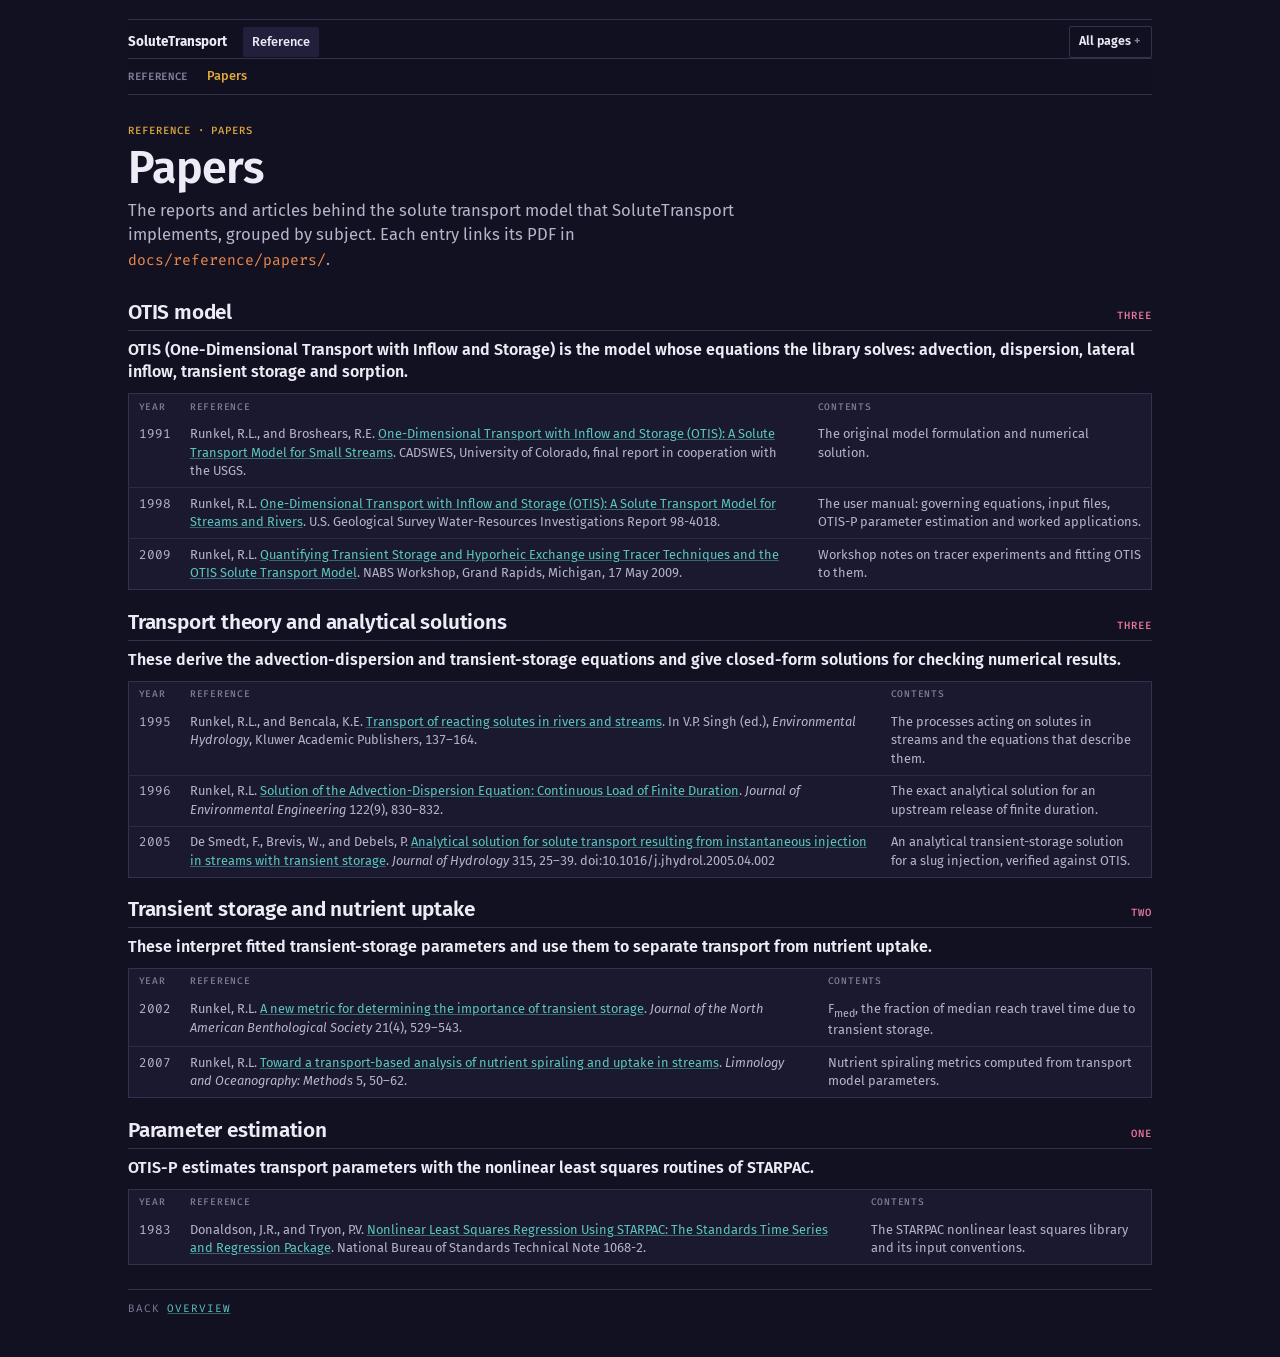
==== docs/reference/papers.html @ bda80073 "Add documentation site with the transport model papers" ====
<!doctype html>
<html lang="en">
<head><meta charset="utf-8"><meta name="viewport" content="width=device-width,initial-scale=1"><title>Papers · SoluteTransport</title>
  <link rel="stylesheet" href="../style.css">
</head>
<body><main class="shell">
    <nav class="site-nav" aria-label="Documentation">
      <div class="site-nav-primary">
        <a href="../index.html" class="site-brand">SoluteTransport</a>
        <div class="site-sections">
          <a href="../reference/papers.html" class="site-section section-current" aria-current="page">Reference</a>
        </div>
        <details class="sitemap">
          <summary>All pages</summary>
          <div class="sitemap-panel">
            <div class="sitemap-group">
              <strong>Overview</strong>
              <a href="../index.html">Overview</a>
            </div>
            <div class="sitemap-group sitemap-utility">
              <strong>Reference</strong>
              <a href="../reference/papers.html" aria-current="page">Papers</a>
            </div>
          </div>
        </details>
      </div>
      <div class="site-context">
        <span class="context-label">Reference</span>
        <a href="../reference/papers.html" aria-current="page">Papers</a>
      </div>
    </nav>

    <header>
      <p class="eyebrow">Reference · papers</p>
      <h1>Papers</h1>
      <p class="standfirst">The reports and articles behind the solute transport model that SoluteTransport implements, grouped by subject. Each entry links its PDF in <code>docs/reference/papers/</code>.</p>
    </header>

    <section id="otis">
      <div class="section-head"><h2>OTIS model</h2><span class="count">three</span></div>
      <p class="takeaway">OTIS (One-Dimensional Transport with Inflow and Storage) is the model whose equations the library solves: advection, dispersion, lateral inflow, transient storage and sorption.</p>
      <div class="table-wrap">
        <table>
          <thead><tr><th>Year</th><th>Reference</th><th>Contents</th></tr></thead>
          <tbody>
            <tr><td class="n">1991</td><td>Runkel, R.L., and Broshears, R.E. <a href="papers/runkel-broshears-1991-otis-cadswes-report.pdf">One-Dimensional Transport with Inflow and Storage (OTIS): A Solute Transport Model for Small Streams</a>. CADSWES, University of Colorado, final report in cooperation with the USGS.</td><td>The original model formulation and numerical solution.</td></tr>
            <tr><td class="n">1998</td><td>Runkel, R.L. <a href="papers/runkel-1998-otis-usgs-wrir-98-4018.pdf">One-Dimensional Transport with Inflow and Storage (OTIS): A Solute Transport Model for Streams and Rivers</a>. U.S. Geological Survey Water-Resources Investigations Report 98-4018.</td><td>The user manual: governing equations, input files, OTIS-P parameter estimation and worked applications.</td></tr>
            <tr><td class="n">2009</td><td>Runkel, R.L. <a href="papers/runkel-2009-otis-nabs-workshop.pdf">Quantifying Transient Storage and Hyporheic Exchange using Tracer Techniques and the OTIS Solute Transport Model</a>. NABS Workshop, Grand Rapids, Michigan, 17 May 2009.</td><td>Workshop notes on tracer experiments and fitting OTIS to them.</td></tr>
          </tbody>
        </table>
      </div>
    </section>

    <section id="theory">
      <div class="section-head"><h2>Transport theory and analytical solutions</h2><span class="count">three</span></div>
      <p class="takeaway">These derive the advection-dispersion and transient-storage equations and give closed-form solutions for checking numerical results.</p>
      <div class="table-wrap">
        <table>
          <thead><tr><th>Year</th><th>Reference</th><th>Contents</th></tr></thead>
          <tbody>
            <tr><td class="n">1995</td><td>Runkel, R.L., and Bencala, K.E. <a href="papers/runkel-bencala-1995-reacting-solutes.pdf">Transport of reacting solutes in rivers and streams</a>. In V.P. Singh (ed.), <i>Environmental Hydrology</i>, Kluwer Academic Publishers, 137–164.</td><td>The processes acting on solutes in streams and the equations that describe them.</td></tr>
            <tr><td class="n">1996</td><td>Runkel, R.L. <a href="papers/runkel-1996-ade-finite-duration.pdf">Solution of the Advection-Dispersion Equation: Continuous Load of Finite Duration</a>. <i>Journal of Environmental Engineering</i> 122(9), 830–832.</td><td>The exact analytical solution for an upstream release of finite duration.</td></tr>
            <tr><td class="n">2005</td><td>De Smedt, F., Brevis, W., and Debels, P. <a href="papers/de-smedt-2005-transient-storage-analytical.pdf">Analytical solution for solute transport resulting from instantaneous injection in streams with transient storage</a>. <i>Journal of Hydrology</i> 315, 25–39. doi:10.1016/j.jhydrol.2005.04.002</td><td>An analytical transient-storage solution for a slug injection, verified against OTIS.</td></tr>
          </tbody>
        </table>
      </div>
    </section>

    <section id="storage">
      <div class="section-head"><h2>Transient storage and nutrient uptake</h2><span class="count">two</span></div>
      <p class="takeaway">These interpret fitted transient-storage parameters and use them to separate transport from nutrient uptake.</p>
      <div class="table-wrap">
        <table>
          <thead><tr><th>Year</th><th>Reference</th><th>Contents</th></tr></thead>
          <tbody>
            <tr><td class="n">2002</td><td>Runkel, R.L. <a href="papers/runkel-2002-transient-storage-metric.pdf">A new metric for determining the importance of transient storage</a>. <i>Journal of the North American Benthological Society</i> 21(4), 529–543.</td><td>F<sub>med</sub>, the fraction of median reach travel time due to transient storage.</td></tr>
            <tr><td class="n">2007</td><td>Runkel, R.L. <a href="papers/runkel-2007-nutrient-spiraling.pdf">Toward a transport-based analysis of nutrient spiraling and uptake in streams</a>. <i>Limnology and Oceanography: Methods</i> 5, 50–62.</td><td>Nutrient spiraling metrics computed from transport model parameters.</td></tr>
          </tbody>
        </table>
      </div>
    </section>

    <section id="estimation">
      <div class="section-head"><h2>Parameter estimation</h2><span class="count">one</span></div>
      <p class="takeaway">OTIS-P estimates transport parameters with the nonlinear least squares routines of STARPAC.</p>
      <div class="table-wrap">
        <table>
          <thead><tr><th>Year</th><th>Reference</th><th>Contents</th></tr></thead>
          <tbody>
            <tr><td class="n">1983</td><td>Donaldson, J.R., and Tryon, P.V. <a href="papers/donaldson-tryon-1983-starpac-nonlinear-least-squares.pdf">Nonlinear Least Squares Regression Using STARPAC: The Standards Time Series and Regression Package</a>. National Bureau of Standards Technical Note 1068-2.</td><td>The STARPAC nonlinear least squares library and its input conventions.</td></tr>
          </tbody>
        </table>
      </div>
    </section>

    <footer><div class="walk"><span class="back"><b>Back</b><a href="../index.html">Overview</a></span></div></footer>
  </main>
</body>
</html>
---- docs/style.css ----
/* House documentation style. Project additions go in docs/site.css. */

@import url("https://fonts.googleapis.com/css2?family=Fira+Code:wght@400;500;600&family=Fira+Sans:ital,wght@0,400;0,500;0,600;0,700;1,400&display=swap");

:root {
  color-scheme: dark;
  --paper:#121122;
  --surface:#1A1930;
  --surface-raised:#221F3C;
  --ink:#EDEBF5;
  --soft:#B7B4CA;
  --faint:#817E99;
  --rule:#34314E;
  --link:#5CC6BF;
  --accent:#E0A93B;
  --danger:#E5534B;
  --info:#8FA8E8;
  --define:#B79AE8;
  --ok:#8FCB6E;
  --key:#F08A4B;
  --mark:#F07AA0;
  --figure-bg:#1A1930;
  --sans:"Fira Sans",ui-sans-serif,system-ui,"Segoe UI",sans-serif;
  --mono:"Fira Code","Fira Mono",ui-monospace,Consolas,monospace;
  --c1:var(--link); --c2:var(--accent); --c3:var(--danger); --c4:var(--info);
  --c5:var(--define); --c6:var(--ok); --c7:var(--key); --c8:var(--mark);
  --bg:var(--paper); --card:var(--surface); --muted:var(--soft); --line:var(--rule);
  --edge:var(--faint); --edge-hot:var(--accent); --pk:var(--info); --fk:var(--danger);
}

* { box-sizing:border-box; }
html { background:var(--paper); }
body { margin:0; background:var(--paper); color:var(--ink); font:15px/1.45 var(--sans); font-variant-ligatures:no-contextual; }
a { color:var(--link); text-decoration-color:color-mix(in srgb,var(--link) 45%,transparent); }
a:hover, a:focus { color:var(--accent); }
code, kbd, samp { font-family:var(--mono); font-size:.88em; overflow-wrap:anywhere; color:var(--key); }
a code, pre code { color:inherit; }
kbd { padding:0 .3em; border:1px solid var(--rule); border-radius:3px; background:var(--surface-raised); }
pre { margin:0; padding:.5rem .7rem; overflow-x:auto; background:var(--surface-raised); border-left:2px solid var(--accent); color:var(--ink); font:.76rem/1.5 var(--mono); }
pre code { font-size:inherit; overflow-wrap:normal; }
mark { padding:0 .15em; background:color-mix(in srgb,var(--mark) 30%,transparent); color:var(--ink); }
h1, h2, h3, h4, p, ul, ol { margin:0; }
ul, ol { padding-left:1.15rem; }
li + li { margin-top:.15rem; }
.visually-hidden { position:absolute; width:1px; height:1px; padding:0; margin:-1px; overflow:hidden; clip:rect(0,0,0,0); white-space:nowrap; border:0; }

/* ------------------------------------------------------------- rhythm */
/* Blocks are spaced by their predecessor, so siblings have one gap and no
   two margins stack. */

.shell { width:min(64rem, calc(100% - 2rem)); margin:auto; padding:1.2rem 0 2.5rem; }
.shell.wide { width:min(120rem, calc(100% - 2rem)); }
.shell.wide > section > p { max-width:80ch; }
.shell > * + * { margin-top:.8rem; }
.shell > section { margin-top:1.3rem; }
.shell > footer { margin-top:1.5rem; }
[id] { scroll-margin-top:10rem; }
section > * + * { margin-top:.6rem; }
.section-head + * { margin-top:.5rem; }
section > h3 { margin-top:.95rem; font:600 1rem/1.25 var(--sans); }
section > ul, section > ol { color:var(--soft); }

header { display:grid; gap:.4rem; padding:1rem 0 .6rem; }
.eyebrow, .count, .source, .step, .plot-data { font:500 .66rem/1.35 var(--mono); letter-spacing:.09em; text-transform:uppercase; }
.eyebrow { color:var(--accent); }
.meta { color:var(--faint); font:.7rem/1.35 var(--mono); letter-spacing:.03em; }
h1 { font:600 clamp(1.9rem,4vw,2.8rem)/1.05 var(--sans); letter-spacing:-.02em; }
.standfirst { color:var(--soft); font:1.04rem/1.45 var(--sans); max-width:72ch; }

/* --------------------------------------------------------- navigation */
/* Written into every page by docs_nav.py from docs/sitemap.json. */

.site-nav { position:sticky; z-index:20; top:0; padding:.35rem 0 0; background:color-mix(in srgb,var(--paper) 96%,transparent); border-block:1px solid var(--rule); }
.site-nav a { color:var(--soft); text-decoration:none; font:500 .8rem/1.25 var(--sans); white-space:nowrap; }
.site-nav a:hover { color:var(--ink); }
.site-nav a[aria-current="page"] { color:var(--accent); }
.site-nav-primary { display:flex; align-items:center; gap:.35rem; }
.site-nav .site-brand { flex:none; padding:.5rem .65rem .5rem 0; color:var(--ink); font:700 .84rem/1.2 var(--sans); }
.site-sections { display:flex; min-width:0; gap:.15rem; }
.site-nav .site-section { padding:.45rem .55rem; border-radius:2px; }
.site-nav .site-section:hover, .site-nav .site-section.section-current { background:var(--surface-raised); color:var(--ink); }
.site-nav .sitemap { position:relative; flex:none; margin:0 0 0 auto; }
.site-nav .sitemap > summary { list-style:none; cursor:pointer; padding:.45rem .6rem; border:1px solid var(--rule); border-radius:2px; color:var(--ink); font:600 .78rem/1.2 var(--sans); }
.site-nav .sitemap > summary::-webkit-details-marker { display:none; }
.site-nav .sitemap > summary::after { content:" +"; color:var(--faint); }
.site-nav .sitemap[open] > summary::after { content:" −"; }
.site-nav details > * + * { margin-top:0; }
.sitemap-panel { position:absolute; top:calc(100% + .45rem); right:0; display:grid; grid-template-columns:repeat(3,minmax(12rem,1fr)); gap:1.1rem 1.5rem; width:min(62rem,calc(100vw - 2rem)); max-height:calc(100vh - 6rem); overflow:auto; padding:1rem; border:1px solid var(--rule); background:var(--paper); box-shadow:0 .8rem 2rem rgba(0,0,0,.35); }
.sitemap-group { display:flex; flex-direction:column; align-items:flex-start; gap:.15rem; min-width:0; }
.sitemap-group > strong { width:100%; margin-bottom:.2rem; padding-bottom:.3rem; border-bottom:1px solid var(--rule); color:var(--ink); font:600 .95rem/1.2 var(--sans); }
.sitemap-group > a { width:100%; padding:.28rem .2rem; white-space:normal; }
.sitemap-group > .sitemap-subsection { margin-top:.25rem; color:var(--ink); font-weight:600; }
.sitemap-group > .sitemap-child { padding-left:.8rem; color:var(--faint); }
.sitemap-group > .sitemap-child:hover { color:var(--ink); }
.site-context { display:flex; flex-wrap:wrap; align-items:center; gap:.15rem; padding:.22rem 0 .3rem; border-top:1px solid var(--rule); }
.site-context a { padding:.35rem .5rem; }
.site-context-detail { padding-left:.6rem; background:var(--surface); }
.context-label { flex:none; padding-right:.55rem; color:var(--faint); font:600 .67rem/1.2 var(--mono); letter-spacing:.06em; text-transform:uppercase; }

.section-head { display:flex; align-items:baseline; gap:.7rem; padding-bottom:.3rem; border-bottom:1px solid var(--rule); }
h2 { font:600 1.3rem/1.15 var(--sans); letter-spacing:-.01em; }
.count { margin-left:auto; color:var(--mark); }
.lede { color:var(--soft); }
.takeaway { color:var(--ink); font:600 1rem/1.4 var(--sans); }

/* ---------------------------------------------------- chips and legends */

.chips { display:flex; flex-wrap:wrap; gap:.3rem; }
.chip { display:inline-flex; align-items:center; min-height:1.35rem; padding:.12rem .38rem; border:1px solid var(--rule); border-radius:999px; color:var(--faint); font:500 .6rem/1 var(--mono); letter-spacing:.055em; text-transform:uppercase; white-space:nowrap; }
.chip.c1 { color:var(--c1); } .chip.c2 { color:var(--c2); } .chip.c3 { color:var(--c3); }
.chip.c4 { color:var(--c4); } .chip.c5 { color:var(--c5); } .chip.c6 { color:var(--c6); }
.chip.c7 { color:var(--c7); } .chip.c8 { color:var(--c8); }
.chip.pending { color:var(--danger); border-style:dashed; }

/* Legends shrink to their keys, so two can share a line. */
.legend { display:inline-flex; flex-wrap:wrap; gap:.4rem .9rem; align-items:center; max-width:100%; margin-right:.4rem; padding:.45rem .65rem; border:1px solid var(--rule); background:var(--surface); color:var(--soft); font-size:.78rem; vertical-align:top; }
.legend b { color:var(--ink); }
.legend-key { display:inline-flex; gap:.35rem; align-items:center; white-space:nowrap; }
.legend-mark { display:inline-block; width:1.35rem; border-top:2px solid var(--c1); }
.legend-mark.dotted { border-top-style:dotted; }
.legend-mark.dashed { border-top-style:dashed; }
.legend-mark.c2 { border-color:var(--c2); } .legend-mark.c3 { border-color:var(--c3); }
.legend-mark.c4 { border-color:var(--c4); } .legend-mark.c5 { border-color:var(--c5); }
.legend-mark.c6 { border-color:var(--c6); } .legend-mark.c7 { border-color:var(--c7); } .legend-mark.c8 { border-color:var(--c8); }
.sw { display:inline-block; width:.8rem; height:.8rem; border-radius:2px; border:1px solid var(--rule); vertical-align:-.08rem; }

/* ------------------------------------------------------------- figures */

.fig { display:grid; gap:.35rem; margin:0; padding:.6rem; border:1px solid var(--rule); border-radius:4px; background:var(--surface); min-width:0; }
.fig img, .fig > svg, .plot-card img { display:block; width:100%; height:auto; border-radius:2px; background:var(--figure-bg); }
.fig figcaption, .plot-caption { color:var(--soft); font-size:.78rem; line-height:1.4; }
.fig figcaption b { color:var(--ink); }
.fig.narrow { max-width:34rem; }
.cards { display:grid; gap:.6rem; grid-template-columns:repeat(auto-fill,minmax(min(100%,26rem),1fr)); }
.plot-card { display:grid; gap:.4rem; align-content:start; padding:.6rem; border:1px solid var(--rule); border-radius:4px; background:var(--surface); min-width:0; }
.plot-card > header { display:flex; flex-wrap:wrap; gap:.3rem .6rem; align-items:baseline; padding:0; }
.plot-card h3 { margin-right:auto; font:600 .98rem/1.15 var(--sans); }
.plot-card .legend { display:flex; margin:0; gap:.3rem .6rem; padding:.35rem .5rem; font-size:.71rem; }
.source { color:var(--faint); }
.plot-data { color:var(--faint); text-decoration:none; }
.plot-data:hover { color:var(--accent); }

/* A figure wider than the shell scrolls inside its frame; the page never does. */
.scroll-x { max-width:100%; overflow-x:auto; }

/* A table or a callout beside a card. */
.row { display:flex; flex-wrap:wrap; gap:.6rem; align-items:flex-start; }
.row > .table-wrap { flex:1 1 20rem; min-width:0; }
.row > .plot-card, .row > .fig { flex:0 1 27rem; min-width:min(100%,19rem); }
.row > .note, .row > .status { flex:1 1 22rem; }

/* Inline flow diagrams, captioned beside. */
.diagram { display:grid; grid-template-columns:minmax(0,1fr) 16rem; gap:.4rem 1.2rem; align-items:center; margin:0; }
.diagram svg { display:block; width:100%; height:auto; }
.diagram figcaption { color:var(--soft); font-size:.8rem; }

/* -------------------------------------------------------------- tables */

.table-wrap { max-width:100%; overflow-x:auto; }
table { width:100%; border:1px solid var(--rule); border-collapse:collapse; background:var(--surface); font-variant-numeric:tabular-nums; }
caption { padding-block:.4rem; color:var(--soft); font-size:.78rem; text-align:left; }
th { padding:.4rem .6rem; color:var(--faint); border-bottom:1px solid var(--rule); text-align:left; vertical-align:bottom; font:500 .6rem/1.25 var(--mono); letter-spacing:.08em; text-transform:uppercase; }
tbody th { color:var(--ink); vertical-align:top; font:500 .79rem/1.4 var(--sans); letter-spacing:0; text-transform:none; }
td { padding:.4rem .6rem; border-bottom:1px solid color-mix(in srgb,var(--rule) 72%,transparent); color:var(--soft); font-size:.8rem; vertical-align:top; }
tr:last-child > td, tr:last-child > th { border-bottom:0; }
td code { color:var(--key); }
td.k { white-space:nowrap; font-family:var(--mono); font-size:.74rem; color:var(--key); }
td.n, th.n { text-align:right; white-space:nowrap; font-family:var(--mono); }
tr.group td { padding-top:.9rem; color:var(--ink); font-weight:600; border-bottom:1px solid var(--rule); }
/* A magnitude read as a length rather than a number. */
td .bar { display:block; height:.42rem; margin-top:.3rem; min-width:1px; border-radius:1px; background:var(--c1); }
td .bar.c2 { background:var(--c2); } td .bar.c3 { background:var(--c3); }
td .bar.c4 { background:var(--c4); } td .bar.c5 { background:var(--c5); }
td .bar.c6 { background:var(--c6); } td .bar.c7 { background:var(--c7); } td .bar.c8 { background:var(--c8); }

/* --------------------------------------------------------- definitions */

.term-index { display:grid; grid-template-columns:repeat(auto-fill,minmax(min(100%,20rem),1fr)); gap:.5rem .8rem; margin:0; }
.term-index > div { padding:.42rem .55rem; border-left:2px solid var(--define); background:var(--surface); }
.term-index dt { color:var(--ink); font:600 .82rem/1.25 var(--sans); }
.term-index dd { margin:.2rem 0 0; color:var(--soft); font-size:.78rem; }
dfn { color:var(--define); font-style:normal; border-bottom:1px dotted var(--define); }
.formula, math[display="block"] { display:block; max-width:100%; overflow-x:auto; padding:.5rem .7rem; background:var(--surface-raised); border-left:2px solid var(--accent); color:var(--ink); }
.formula { font:.78rem/1.45 var(--mono); }
math[display="block"] { display:block math; font-size:1.08rem; }
dl.symbols { display:grid; grid-template-columns:max-content 1fr; gap:.12rem .8rem; margin:0; padding:.35rem .7rem .45rem; border-left:2px solid var(--define); color:var(--soft); font-size:.78rem; }
dl.symbols dt { color:var(--define); font-style:italic; white-space:nowrap; }
dl.symbols dd { margin:0; }
dl.symbols .unit { color:var(--faint); font:.7rem var(--mono); }

/* ------------------------------------------------------------ callouts */
/* A labelled callout names its kind in small capitals above its text. */

.note, .status, .verified, .warning, .open-defect { padding:.55rem .75rem; color:var(--soft); font-size:.85rem; max-width:80ch; }
.note > * + *, .status > * + *, .verified > * + *, .warning > * + *, .open-defect > * + * { margin-top:.45rem; }
.note b, .status b, .verified b, .warning b, .open-defect b { color:var(--ink); }
.note { border-left:2px solid var(--accent); background:color-mix(in srgb,var(--accent) 7%,var(--surface)); }
.status { border-left:2px solid var(--info); background:var(--surface); }
.verified { border-left:2px solid var(--ok); background:color-mix(in srgb,var(--ok) 6%,var(--surface)); }
.warning, .open-defect { border-left:2px solid var(--danger); background:color-mix(in srgb,var(--danger) 6%,var(--surface)); }
.status::before, .verified::before, .warning::before, .open-defect::before { display:block; margin-bottom:.3rem; font:500 .6rem/1 var(--mono); letter-spacing:.14em; }
.status::before { content:"STATUS"; color:var(--info); }
.verified::before { content:"VERIFIED"; color:var(--ok); }
.warning::before { content:"WARNING"; color:var(--danger); }
.open-defect::before { content:"OPEN DEFECT"; color:var(--danger); }
details > summary { cursor:pointer; color:var(--soft); font-size:.88rem; }
details > * + * { margin-top:.5rem; }

/* ---------------------------------------------------------- home page */

.steps { display:grid; grid-template-columns:repeat(auto-fill,minmax(min(100%,17rem),1fr)); gap:.6rem; }
.step-card { padding:.65rem; border:1px solid var(--rule); background:var(--surface); }
.step-card h3 { margin:.2rem 0; font:600 1.08rem/1.15 var(--sans); }
.step-card p { color:var(--soft); font-size:.82rem; }
.step-card a { display:block; color:inherit; text-decoration:none; }
.step-card a:hover h3 { color:var(--accent); }
.step { color:var(--mark); }

/* -------------------------------------------------------- study brief */
/* The first printed page of a study report (experiment-report skill). */

.research-brief { --brief-accent:var(--info); padding:1.15rem; border:1px solid color-mix(in srgb,var(--brief-accent) 32%,transparent); border-top:.35rem solid var(--brief-accent); border-radius:.45rem; background:linear-gradient(145deg,color-mix(in srgb,var(--brief-accent) 8%,var(--surface)),transparent 72%); }
.shell > .research-brief { margin-bottom:1.5rem; }
.research-brief > * + * { margin-top:.9rem; }
.brief-kicker { display:flex; flex-wrap:wrap; gap:.45rem; }
.brief-badge { display:inline-flex; align-items:center; min-height:1.7rem; padding:.2rem .55rem; border:1px solid color-mix(in srgb,var(--brief-accent) 45%,transparent); border-radius:99rem; background:var(--surface-raised); color:var(--brief-accent); font:600 .68rem/1.2 var(--sans); letter-spacing:.045em; text-transform:uppercase; }
.brief-answer { max-width:68ch; color:var(--ink); font:600 clamp(1.1rem,2.1vw,1.45rem)/1.35 var(--sans); }
.brief-context { display:grid; grid-template-columns:repeat(3,minmax(0,1fr)); gap:.65rem; margin:0; }
.brief-context div { min-width:0; padding:.55rem .65rem; border-left:.18rem solid color-mix(in srgb,var(--brief-accent) 55%,transparent); background:var(--surface); }
.brief-context dt { margin:0 0 .15rem; color:var(--soft); font:600 .66rem/1.2 var(--sans); letter-spacing:.055em; text-transform:uppercase; }
.brief-context dd { margin:0; color:var(--ink); font:500 .82rem/1.35 var(--sans); }
.brief-grid { display:grid; grid-template-columns:minmax(0,1.55fr) minmax(14rem,.8fr); gap:1rem; align-items:start; }
.primary-display, .claim-stack { min-width:0; padding:.8rem; border:1px solid var(--rule); border-radius:.3rem; background:var(--surface); }
.primary-display > h2, .claim-stack > h2 { margin:0 0 .55rem; color:var(--brief-accent); font:600 .76rem/1.2 var(--sans); letter-spacing:.055em; text-transform:uppercase; }
.claim-stack { display:grid; gap:.7rem; }
.claim-stack section { padding:0 0 .7rem; border-bottom:1px solid var(--rule); }
.claim-stack section:last-child { padding-bottom:0; border-bottom:0; }
.claim-stack h3 { margin:0 0 .2rem; color:var(--brief-accent); font:600 .7rem/1.2 var(--sans); letter-spacing:.04em; text-transform:uppercase; }
.claim-stack p { font-size:.84rem; color:var(--soft); }
.claim-stack .decision h3 { color:var(--ok); }
.brief-links { display:flex; flex-wrap:wrap; gap:.45rem .9rem; font:600 .76rem/1.35 var(--sans); }
.brief-links::before { content:"Evidence"; color:var(--soft); font-size:.68rem; letter-spacing:.055em; text-transform:uppercase; }

/* -------------------------------------------------------------- footer */

footer { padding-top:.7rem; border-top:1px solid var(--rule); color:var(--faint); font-size:.74rem; }
footer > * + * { margin-top:.5rem; }
.walk { display:flex; flex-wrap:wrap; gap:.4rem 2rem; font-family:var(--mono); font-size:.68rem; letter-spacing:.08em; text-transform:uppercase; }
.walk .next { margin-left:auto; }
.walk b { color:var(--faint); font-weight:400; margin-right:.5rem; }

/* -------------------------------------------------------------- narrow */

@media (max-width:48rem) {
  body { font-size:14px; }
  .shell, .shell.wide { width:calc(100% - 2rem); padding-top:.75rem; }
  .site-nav-primary { flex-wrap:wrap; }
  .site-nav .site-brand { margin-right:auto; }
  [id] { scroll-margin-top:12rem; }
  .site-context { flex-wrap:nowrap; overflow-x:auto; scrollbar-width:thin; }
  .site-context a, .context-label { flex:none; }
  .site-sections { order:3; flex-basis:100%; overflow-x:auto; padding-bottom:.15rem; scrollbar-width:thin; }
  .site-nav .site-section { padding:.4rem .5rem; }
  .sitemap-panel { position:fixed; inset:4.8rem .5rem auto; grid-template-columns:1fr; width:auto; max-height:calc(100vh - 5.3rem); }
  .cards, .steps, .term-index, .diagram, .brief-context, .brief-grid { grid-template-columns:1fr; }
  .row > .plot-card, .row > .fig { flex-basis:100%; }
  .legend { display:flex; margin-right:0; }
  td.k { white-space:normal; overflow-wrap:anywhere; }
  .legend-key { white-space:normal; }
  .section-head { align-items:flex-start; flex-wrap:wrap; }
  .count { margin-left:0; }
  .research-brief { padding:.8rem; }
}

/* --------------------------------------------------------------- print */
/* Paper is white: the tokens switch to ink on paper and the navigation drops. */

@media print {
  @page { size:letter; margin:.5in; }
  :root { color-scheme:light; --paper:#fff; --surface:#fff; --surface-raised:#f3f2f7; --ink:#111; --soft:#333; --faint:#666; --rule:#bbb; --link:#0b6e68; --accent:#8a5a00; --danger:#a8261f; --info:#2c4a9a; --define:#5b3d9a; --ok:#2f6b1f; --key:#a04a10; --mark:#a3224d; --figure-bg:#1A1930; }
  body { font-size:10.5pt; }
  .site-nav, .walk { display:none !important; }
  .shell, .shell.wide { width:auto; padding:0; }
  .research-brief { min-height:9in; break-after:page; background:none; }
  .brief-context { grid-template-columns:repeat(3,1fr); }
  .brief-grid { grid-template-columns:1.55fr .8fr; }
  section, figure, table, .plot-card { break-inside:avoid; }
  a { color:inherit; text-decoration:none; }
}
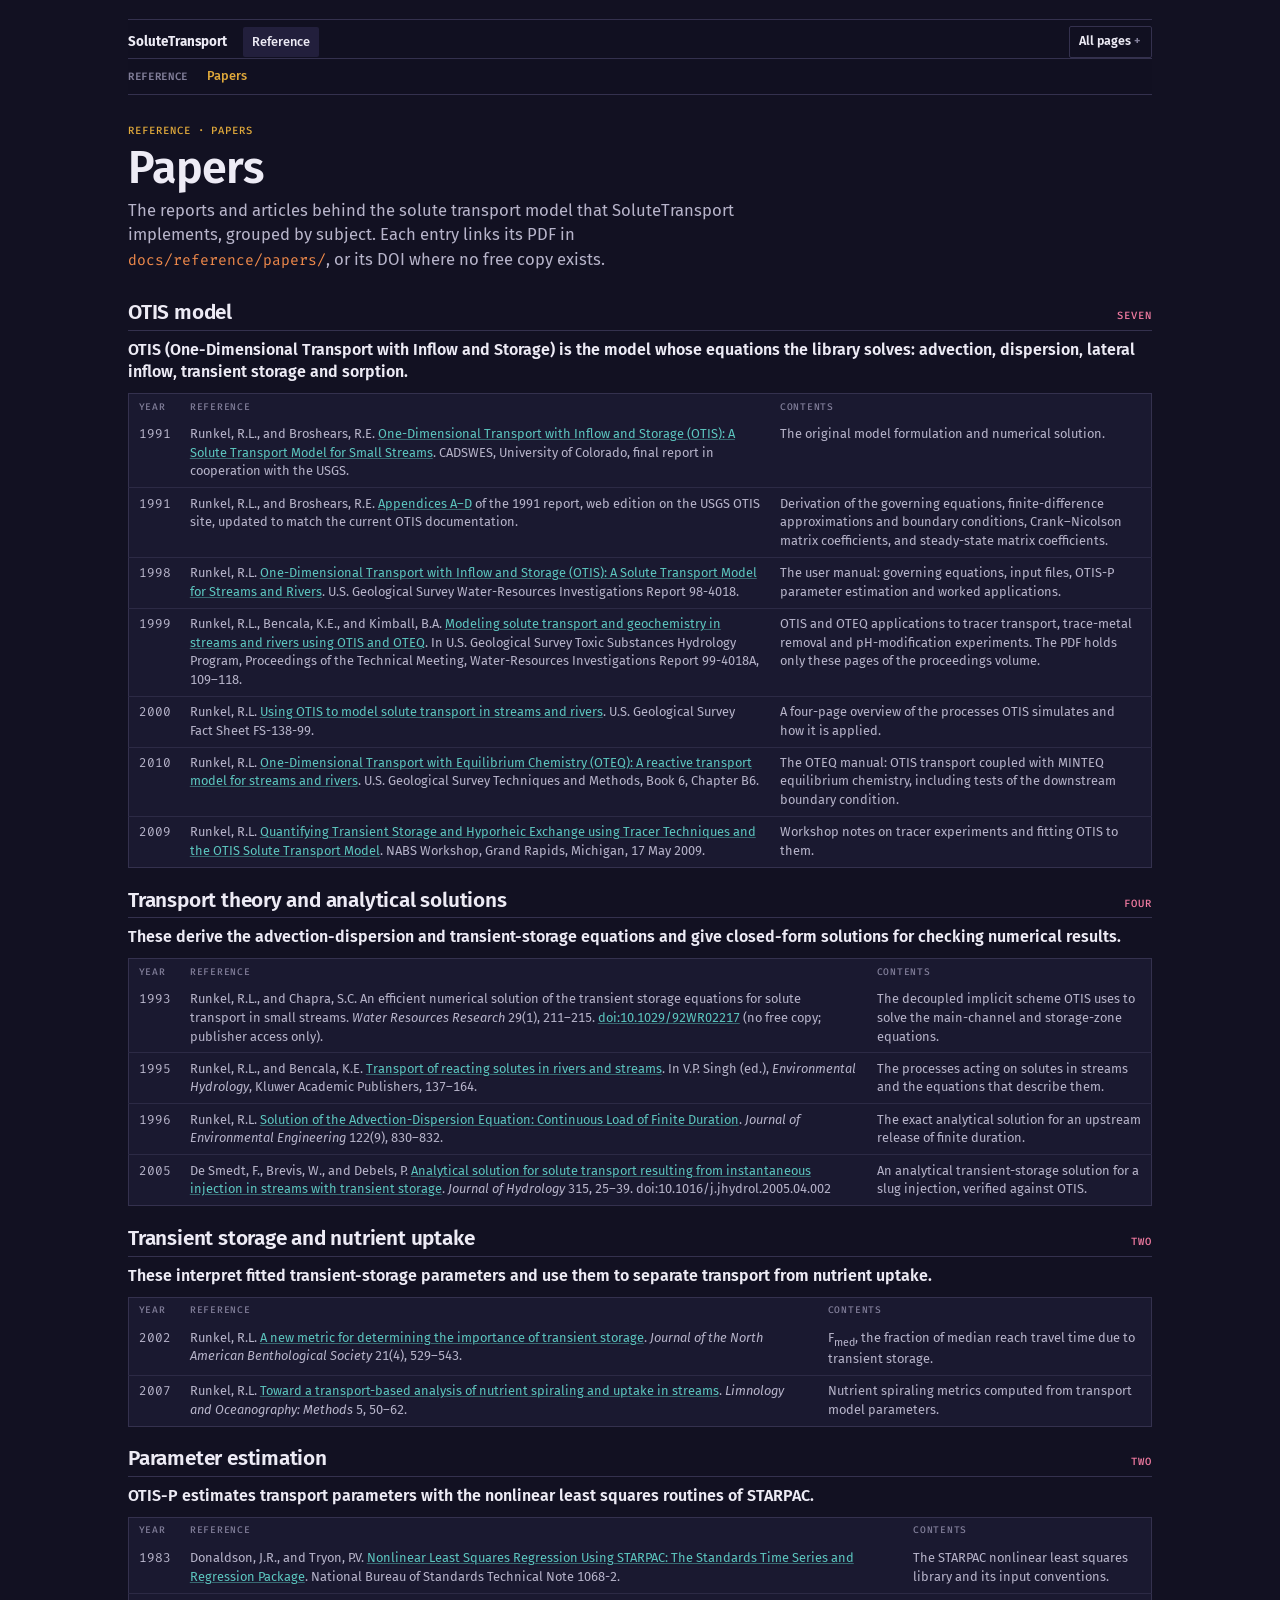
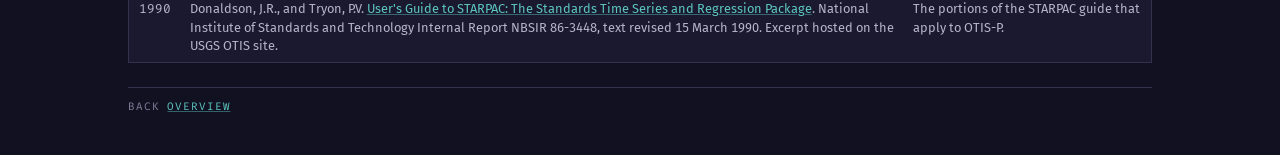
==== commit e76da533: "Add OTIS appendices, OTEQ manual and related USGS documents to the papers page" ====
--- a/docs/reference/papers.html
+++ b/docs/reference/papers.html
@@ -33,18 +33,22 @@
     <header>
       <p class="eyebrow">Reference · papers</p>
       <h1>Papers</h1>
-      <p class="standfirst">The reports and articles behind the solute transport model that SoluteTransport implements, grouped by subject. Each entry links its PDF in <code>docs/reference/papers/</code>.</p>
+      <p class="standfirst">The reports and articles behind the solute transport model that SoluteTransport implements, grouped by subject. Each entry links its PDF in <code>docs/reference/papers/</code>, or its DOI where no free copy exists.</p>
     </header>
 
     <section id="otis">
-      <div class="section-head"><h2>OTIS model</h2><span class="count">three</span></div>
+      <div class="section-head"><h2>OTIS model</h2><span class="count">seven</span></div>
       <p class="takeaway">OTIS (One-Dimensional Transport with Inflow and Storage) is the model whose equations the library solves: advection, dispersion, lateral inflow, transient storage and sorption.</p>
       <div class="table-wrap">
         <table>
           <thead><tr><th>Year</th><th>Reference</th><th>Contents</th></tr></thead>
           <tbody>
             <tr><td class="n">1991</td><td>Runkel, R.L., and Broshears, R.E. <a href="papers/runkel-broshears-1991-otis-cadswes-report.pdf">One-Dimensional Transport with Inflow and Storage (OTIS): A Solute Transport Model for Small Streams</a>. CADSWES, University of Colorado, final report in cooperation with the USGS.</td><td>The original model formulation and numerical solution.</td></tr>
+            <tr><td class="n">1991</td><td>Runkel, R.L., and Broshears, R.E. <a href="papers/runkel-broshears-otis-appendices-a-d.pdf">Appendices A–D</a> of the 1991 report, web edition on the USGS OTIS site, updated to match the current OTIS documentation.</td><td>Derivation of the governing equations, finite-difference approximations and boundary conditions, Crank–Nicolson matrix coefficients, and steady-state matrix coefficients.</td></tr>
             <tr><td class="n">1998</td><td>Runkel, R.L. <a href="papers/runkel-1998-otis-usgs-wrir-98-4018.pdf">One-Dimensional Transport with Inflow and Storage (OTIS): A Solute Transport Model for Streams and Rivers</a>. U.S. Geological Survey Water-Resources Investigations Report 98-4018.</td><td>The user manual: governing equations, input files, OTIS-P parameter estimation and worked applications.</td></tr>
+            <tr><td class="n">1999</td><td>Runkel, R.L., Bencala, K.E., and Kimball, B.A. <a href="papers/runkel-bencala-kimball-1999-otis-oteq.pdf">Modeling solute transport and geochemistry in streams and rivers using OTIS and OTEQ</a>. In U.S. Geological Survey Toxic Substances Hydrology Program, Proceedings of the Technical Meeting, Water-Resources Investigations Report 99-4018A, 109–118.</td><td>OTIS and OTEQ applications to tracer transport, trace-metal removal and pH-modification experiments. The PDF holds only these pages of the proceedings volume.</td></tr>
+            <tr><td class="n">2000</td><td>Runkel, R.L. <a href="papers/runkel-2000-otis-fact-sheet-fs-138-99.pdf">Using OTIS to model solute transport in streams and rivers</a>. U.S. Geological Survey Fact Sheet FS-138-99.</td><td>A four-page overview of the processes OTIS simulates and how it is applied.</td></tr>
+            <tr><td class="n">2010</td><td>Runkel, R.L. <a href="papers/runkel-2010-oteq-usgs-tm-6-b6.pdf">One-Dimensional Transport with Equilibrium Chemistry (OTEQ): A reactive transport model for streams and rivers</a>. U.S. Geological Survey Techniques and Methods, Book 6, Chapter B6.</td><td>The OTEQ manual: OTIS transport coupled with MINTEQ equilibrium chemistry, including tests of the downstream boundary condition.</td></tr>
             <tr><td class="n">2009</td><td>Runkel, R.L. <a href="papers/runkel-2009-otis-nabs-workshop.pdf">Quantifying Transient Storage and Hyporheic Exchange using Tracer Techniques and the OTIS Solute Transport Model</a>. NABS Workshop, Grand Rapids, Michigan, 17 May 2009.</td><td>Workshop notes on tracer experiments and fitting OTIS to them.</td></tr>
           </tbody>
         </table>
@@ -52,12 +56,13 @@
     </section>
 
     <section id="theory">
-      <div class="section-head"><h2>Transport theory and analytical solutions</h2><span class="count">three</span></div>
+      <div class="section-head"><h2>Transport theory and analytical solutions</h2><span class="count">four</span></div>
       <p class="takeaway">These derive the advection-dispersion and transient-storage equations and give closed-form solutions for checking numerical results.</p>
       <div class="table-wrap">
         <table>
           <thead><tr><th>Year</th><th>Reference</th><th>Contents</th></tr></thead>
           <tbody>
+            <tr><td class="n">1993</td><td>Runkel, R.L., and Chapra, S.C. An efficient numerical solution of the transient storage equations for solute transport in small streams. <i>Water Resources Research</i> 29(1), 211–215. <a href="https://doi.org/10.1029/92WR02217">doi:10.1029/92WR02217</a> (no free copy; publisher access only).</td><td>The decoupled implicit scheme OTIS uses to solve the main-channel and storage-zone equations.</td></tr>
             <tr><td class="n">1995</td><td>Runkel, R.L., and Bencala, K.E. <a href="papers/runkel-bencala-1995-reacting-solutes.pdf">Transport of reacting solutes in rivers and streams</a>. In V.P. Singh (ed.), <i>Environmental Hydrology</i>, Kluwer Academic Publishers, 137–164.</td><td>The processes acting on solutes in streams and the equations that describe them.</td></tr>
             <tr><td class="n">1996</td><td>Runkel, R.L. <a href="papers/runkel-1996-ade-finite-duration.pdf">Solution of the Advection-Dispersion Equation: Continuous Load of Finite Duration</a>. <i>Journal of Environmental Engineering</i> 122(9), 830–832.</td><td>The exact analytical solution for an upstream release of finite duration.</td></tr>
             <tr><td class="n">2005</td><td>De Smedt, F., Brevis, W., and Debels, P. <a href="papers/de-smedt-2005-transient-storage-analytical.pdf">Analytical solution for solute transport resulting from instantaneous injection in streams with transient storage</a>. <i>Journal of Hydrology</i> 315, 25–39. doi:10.1016/j.jhydrol.2005.04.002</td><td>An analytical transient-storage solution for a slug injection, verified against OTIS.</td></tr>
@@ -81,13 +86,14 @@
     </section>
 
     <section id="estimation">
-      <div class="section-head"><h2>Parameter estimation</h2><span class="count">one</span></div>
+      <div class="section-head"><h2>Parameter estimation</h2><span class="count">two</span></div>
       <p class="takeaway">OTIS-P estimates transport parameters with the nonlinear least squares routines of STARPAC.</p>
       <div class="table-wrap">
         <table>
           <thead><tr><th>Year</th><th>Reference</th><th>Contents</th></tr></thead>
           <tbody>
             <tr><td class="n">1983</td><td>Donaldson, J.R., and Tryon, P.V. <a href="papers/donaldson-tryon-1983-starpac-nonlinear-least-squares.pdf">Nonlinear Least Squares Regression Using STARPAC: The Standards Time Series and Regression Package</a>. National Bureau of Standards Technical Note 1068-2.</td><td>The STARPAC nonlinear least squares library and its input conventions.</td></tr>
+            <tr><td class="n">1990</td><td>Donaldson, J.R., and Tryon, P.V. <a href="papers/donaldson-tryon-1990-starpac-users-guide-nbsir-86-3448.pdf">User's Guide to STARPAC: The Standards Time Series and Regression Package</a>. National Institute of Standards and Technology Internal Report NBSIR 86-3448, text revised 15 March 1990. Excerpt hosted on the USGS OTIS site.</td><td>The portions of the STARPAC guide that apply to OTIS-P.</td></tr>
           </tbody>
         </table>
       </div>
